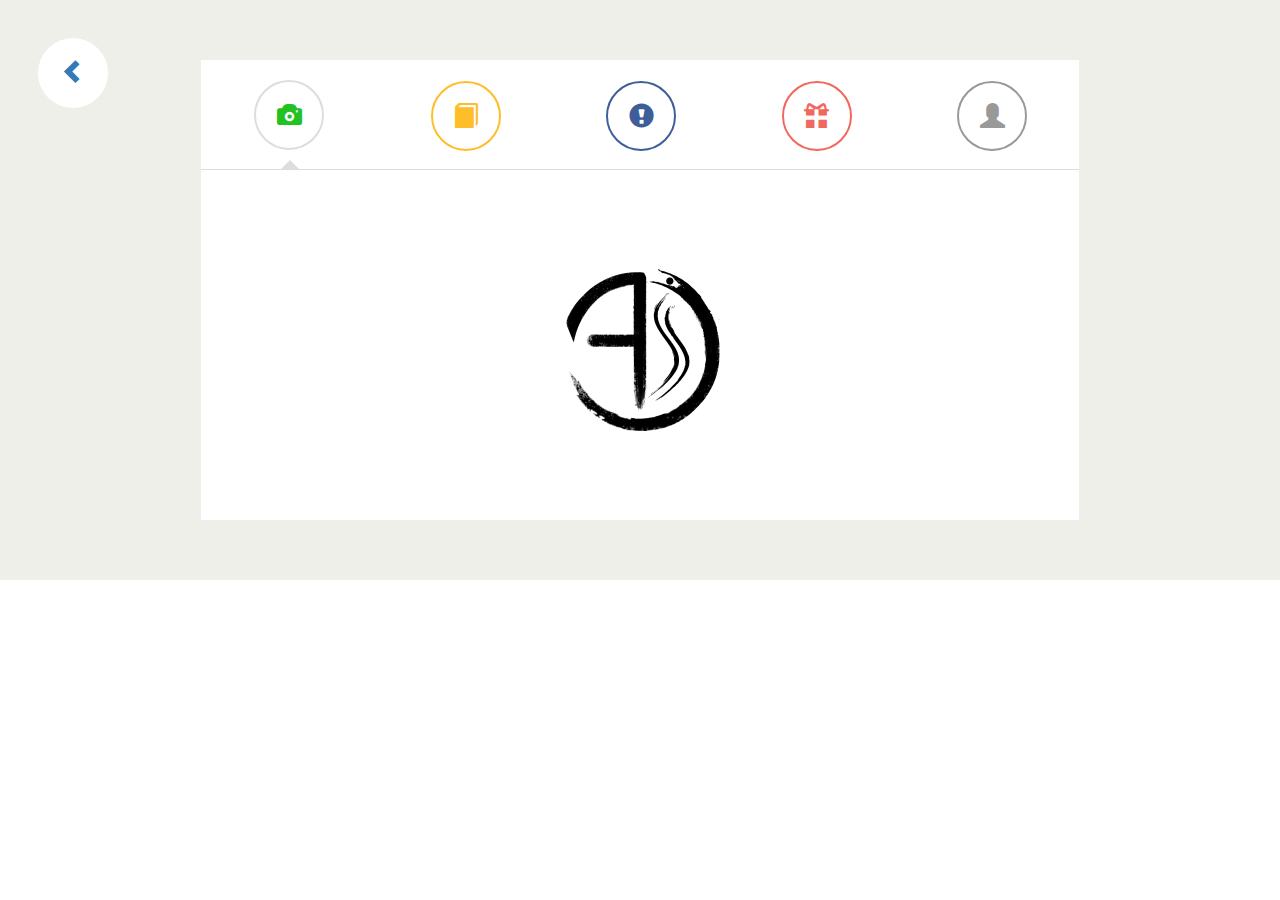
==== Events/index.html @ 8bcbbc8b "Rename info.html to index.html" ====
<!DOCTYPE html>
<html lang="en">
<head>
    <meta charset="utf-8">
    
    <title>Event info</title>
        <meta name="viewport" content="width=device-width, initial-scale=1">
    <link href="http://maxcdn.bootstrapcdn.com/bootstrap/3.3.0/css/bootstrap.min.css" rel="stylesheet">
    <style type="text/css">
        /*@import url(http://fonts.googleapis.com/css?family=Roboto+Condensed:400,700);*/
.body{
    font-family: Satisfy;
}

.board{
    width: 75%;
margin: 60px auto;
/*height: 500px;*/
background: #fff;
/*box-shadow: 10px 10px #ccc,-10px 20px #ddd;*/
}
.board .nav-tabs {
    position: relative;
    
    margin: 40px auto;
    margin-bottom: 0;
    box-sizing: border-box;

}

.board > div.board-inner{
    background: #ffffff;
    background-size: 30%;
}

p.narrow{
    width: 60%;
    margin: 10px auto;
}

/*.liner{
    height: 2px;
    background: #ddd;
    position: absolute;
    width: 80%;
    margin: 0 auto;
    left: 0;
    right: 0;
    top: 50%;
    z-index: 1;
}*/

.nav-tabs > li.active > a, .nav-tabs > li.active > a:hover, .nav-tabs > li.active > a:focus {
    color: #555555;
    cursor: default;
    
    border: 0;
    border-bottom-color: transparent;
}

span.round-tabs{
    width: 70px;
    height: 70px;
    line-height: 70px;
    display: inline-block;
    border-radius: 100px;
    background: white;
    z-index: 2;
    position: absolute;
    left: 0;
    text-align: center;
    font-size: 25px;
}

span.round-tabs.one{
    color: rgb(34, 194, 34);border: 2px solid rgb(34, 194, 34);
}

li.active span.round-tabs.one{
    background: #fff !important;
    border: 2px solid #ddd;
    color: rgb(34, 194, 34);
}

span.round-tabs.two{
    color: #febe29;border: 2px solid #febe29;
}

li.active span.round-tabs.two{
    background: #fff !important;
    border: 2px solid #ddd;
    color: #febe29;
}

span.round-tabs.three{
    color: #3e5e9a;border: 2px solid #3e5e9a;
}

li.active span.round-tabs.three{
    background: #fff !important;
    border: 2px solid #ddd;
    color: #3e5e9a;
}

span.round-tabs.four{
    color: #f1685e;border: 2px solid #f1685e;
}

li.active span.round-tabs.four{
    background: #fff !important;
    border: 2px solid #ddd;
    color: #f1685e;
}

span.round-tabs.five{
    color: #999;border: 2px solid #999;
}

li.active span.round-tabs.five{
    background: #fff !important;
    border: 2px solid #ddd;
    color: #999;
}

.nav-tabs > li.active > a span.round-tabs{
    background: #fafafa;
}
.nav-tabs > li {
    width: 20%;
}
li.active:before {
    content: " ";
    position: absolute;
    left: 45%;
    opacity:0;
    margin: 0 auto;
    bottom: -2px;
    border: 10px solid transparent;
    border-bottom-color: #fff;
    z-index: 1;
    transition:0.2s ease-in-out;
}
.nav-tabs > li:after {
    content: " ";
    position: absolute;
    left: 45%;
   opacity:0;
    margin: 0 auto;
    bottom: 0px;
    border: 5px solid transparent;
    border-bottom-color: #ddd;
    transition:0.1s ease-in-out;
    
}
.nav-tabs > li.active:after {
    content: " ";
    position: absolute;
    left: 45%;
   opacity:1;
    margin: 0 auto;
    bottom: 0px;
    border: 10px solid transparent;
    border-bottom-color: #ddd;
    
}
.nav-tabs > li a{
   width: 70px;
   height: 70px;
   margin: 20px auto;
   border-radius: 100%;
   padding: 0;
}

.nav-tabs > li a:hover{
    background: transparent;
}

.tab-content{
}
.tab-pane{
   position: relative;
padding-top: 50px;
}
.tab-content .head{
    font-family: 'Roboto Condensed', sans-serif;
    font-size: 25px;
    text-transform: uppercase;
    padding-bottom: 10px;
}
.btn-outline-rounded{
    padding: 10px 40px;
    margin: 20px 0;
    border: 2px solid transparent;
    border-radius: 25px;
}

.btn.green{
    background-color:#5cb85c;
    
    color: #ffffff;
}



@media( max-width : 585px ){
    
    .board {
width: 90%;
height:auto !important;
}
    span.round-tabs {
        font-size:16px;
width: 50px;
height: 50px;
line-height: 50px;
    }
    .tab-content .head{
        font-size:20px;
        }
    .nav-tabs > li a {
width: 50px;
height: 50px;
line-height:50px;
}

.nav-tabs > li.active:after {
content: " ";
position: absolute;
left: 35%;
}

.btn-outline-rounded {
    padding:12px 20px;
    }
}

.footer{
    position:fixed;
    background: indigo;
}

    </style>
    <script src="http://code.jquery.com/jquery-1.11.1.min.js"></script>
    <script src="http://maxcdn.bootstrapcdn.com/bootstrap/3.3.0/js/bootstrap.min.js"></script>
</head>
<body>
<section style="background:#efefe9;">
        <div class="container">
            <div class="row">
                <a href="index.html" title="back" style="">
                    <span class="round-tabs" style="margin:3%">
                            <i class="glyphicon glyphicon-chevron-left"></i>
                    </span></a>
                <div class="board">
                    <!-- <h2>Welcome to IGHALO!<sup>™</sup></h2>-->
                    <div class="board-inner">
                    <ul class="nav nav-tabs" id="myTab">
                    
                     <li class="active">
                     <a href="#home" data-toggle="tab" title="photos">
                      <span class="round-tabs one">
                              <i class="glyphicon glyphicon-camera"></i>
                      </span> 
                  </a></li>

                  <li><a href="#profile" data-toggle="tab" title="about">
                     <span class="round-tabs two">
                         <i class="glyphicon glyphicon-book"></i>
                     </span> 
           </a>
                 </li>
                 <li><a href="#messages" data-toggle="tab" title="rules">
                     <span class="round-tabs three">
                          <i class="glyphicon glyphicon-exclamation-sign"></i>
                     </span> </a>
                     </li>

                     <li><a href="#settings" data-toggle="tab" title="rewards">
                         <span class="round-tabs four">
                              <i class="glyphicon glyphicon-gift"></i>
                         </span> 
                     </a></li>

                     <li><a href="#doner" data-toggle="tab" title="Contact">
                         <span class="round-tabs five">
                              <i class="glyphicon glyphicon-user"></i>
                         </span> </a>
                     </li>
                     
                     </ul></div>

                     <div class="tab-content" style="height:350px">
                      <div class="tab-pane fade in active" id="home">

                          <h3 class="head text-center"></h3>
                          <p class="narrow text-center" style="margin-bottom:5%;">
                              <img alt="event" src="a.png" >
                          </p>
                      </div>
                      <div class="tab-pane fade" id="profile">
                          <h3 class="head text-center">About Event</h3>
                          <p class="narrow text-center">
                              Lorem ipsum dolor sit amet, his ea mollis fabellas principes. Quo mazim facilis tincidunt ut, utinam saperet facilisi an vim.
                          </p>
                          
                      </div>
                      <div class="tab-pane fade" id="messages">
                          <h3 class="head text-center">Rules and Instructions</h3>
                          <p class="narrow text-center">
                              Lorem ipsum dolor sit amet, his ea mollis fabellas principes. Quo mazim facilis tincidunt ut, utinam saperet facilisi an vim.
                          </p>
                          
                      </div>
                      <div class="tab-pane fade" id="settings">
                          <h3 class="head text-center">Rewards</h3>
                          <p class="narrow text-center">
                              Lorem ipsum dolor sit amet, his ea mollis fabellas principes. Quo mazim facilis tincidunt ut, utinam saperet facilisi an vim.
                          </p>
                          
                      </div>
                      <div class="tab-pane fade" id="doner">
  <div class="text-center">
    <i class="img-intro icon-checkmark-circle"></i>
</div>
<h3 class="head text-center">Event Co-ordinator</h3>
<p class="narrow text-center">
  Lorem ipsum dolor sit amet, his ea mollis fabellas principes. Quo mazim facilis tincidunt ut, utinam saperet facilisi an vim.
</p>
</div>
<div class="clearfix"></div>
</div>

</div>
</div>
</div>
</section>
                   
<!----<div class="footer" class="col-lg-12  col-md-12 col-sm-12 col-xs-12" style="padding:0;">
        <div class="row">
            <div class="col-md-4">
                <img alt="logo" src="b.jpg">
            </div>
            <div class="col-md-8">
                    Lorem ipsum dolor sit amet, his ea mollis fabellas principes. Quo mazim facilis tincidunt ut, utinam saperet facilisi an vim.
            </div>
        </div>

</div>-->

<script type="text/javascript">
/*$(function(){
$('a[title]').tooltip();
});
*/
</script>
</body
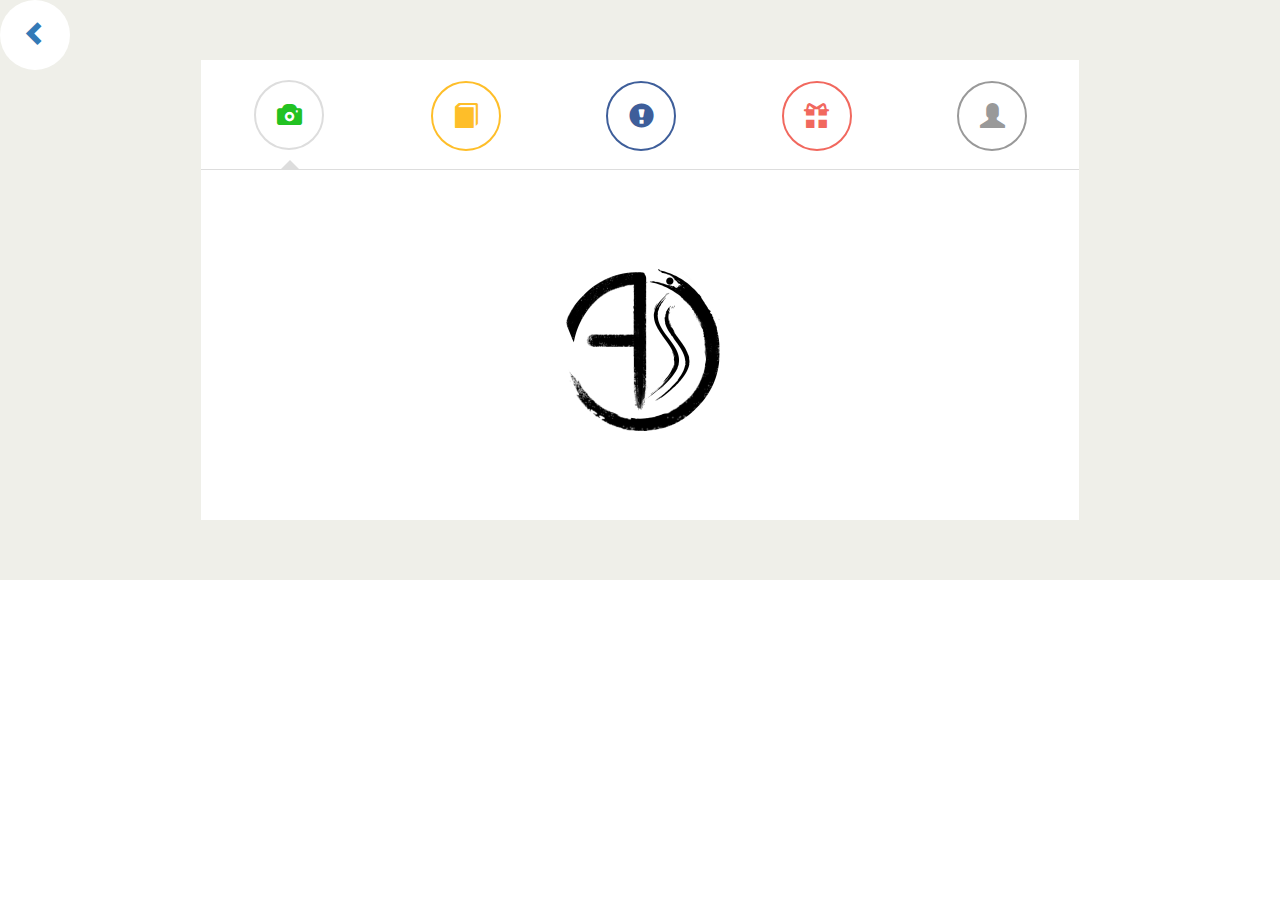
==== commit 14a33dba: "Added event info" ====
--- a/Events/index.html
+++ b/Events/index.html
@@ -4,8 +4,10 @@
     <meta charset="utf-8">
     
     <title>Event info</title>
-        <meta name="viewport" content="width=device-width, initial-scale=1">
+    <meta name="viewport" content="width=device-width, initial-scale=1">
+    <link rel="shortcut icon" href="ojass_black_nb.png">
     <link href="http://maxcdn.bootstrapcdn.com/bootstrap/3.3.0/css/bootstrap.min.css" rel="stylesheet">
+    <link href="https://fonts.googleapis.com/css?family=Satisfy" rel="stylesheet">
     <style type="text/css">
         /*@import url(http://fonts.googleapis.com/css?family=Roboto+Condensed:400,700);*/
 .body{
@@ -248,7 +250,7 @@
         <div class="container">
             <div class="row">
                 <a href="index.html" title="back" style="">
-                    <span class="round-tabs" style="margin:3%">
+                    <span class="round-tabs" style="">
                             <i class="glyphicon glyphicon-chevron-left"></i>
                     </span></a>
                 <div class="board">
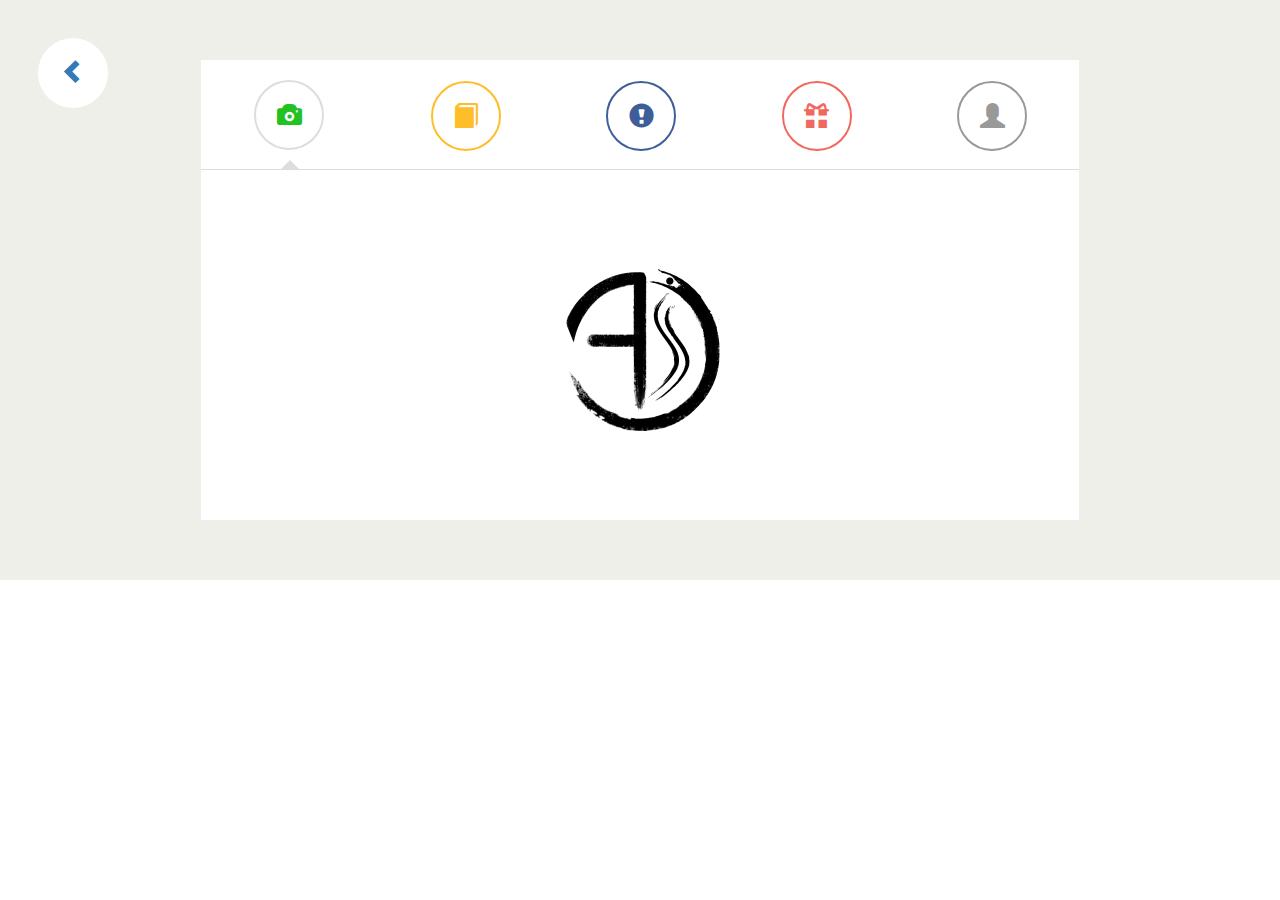
==== commit feb545ce: "Merge remote-tracking branch 'upstream/master'" ====
--- a/Events/index.html
+++ b/Events/index.html
@@ -4,10 +4,8 @@
     <meta charset="utf-8">
     
     <title>Event info</title>
-    <meta name="viewport" content="width=device-width, initial-scale=1">
-    <link rel="shortcut icon" href="ojass_black_nb.png">
+        <meta name="viewport" content="width=device-width, initial-scale=1">
     <link href="http://maxcdn.bootstrapcdn.com/bootstrap/3.3.0/css/bootstrap.min.css" rel="stylesheet">
-    <link href="https://fonts.googleapis.com/css?family=Satisfy" rel="stylesheet">
     <style type="text/css">
         /*@import url(http://fonts.googleapis.com/css?family=Roboto+Condensed:400,700);*/
 .body{
@@ -250,7 +248,7 @@
         <div class="container">
             <div class="row">
                 <a href="index.html" title="back" style="">
-                    <span class="round-tabs" style="">
+                    <span class="round-tabs" style="margin:3%">
                             <i class="glyphicon glyphicon-chevron-left"></i>
                     </span></a>
                 <div class="board">
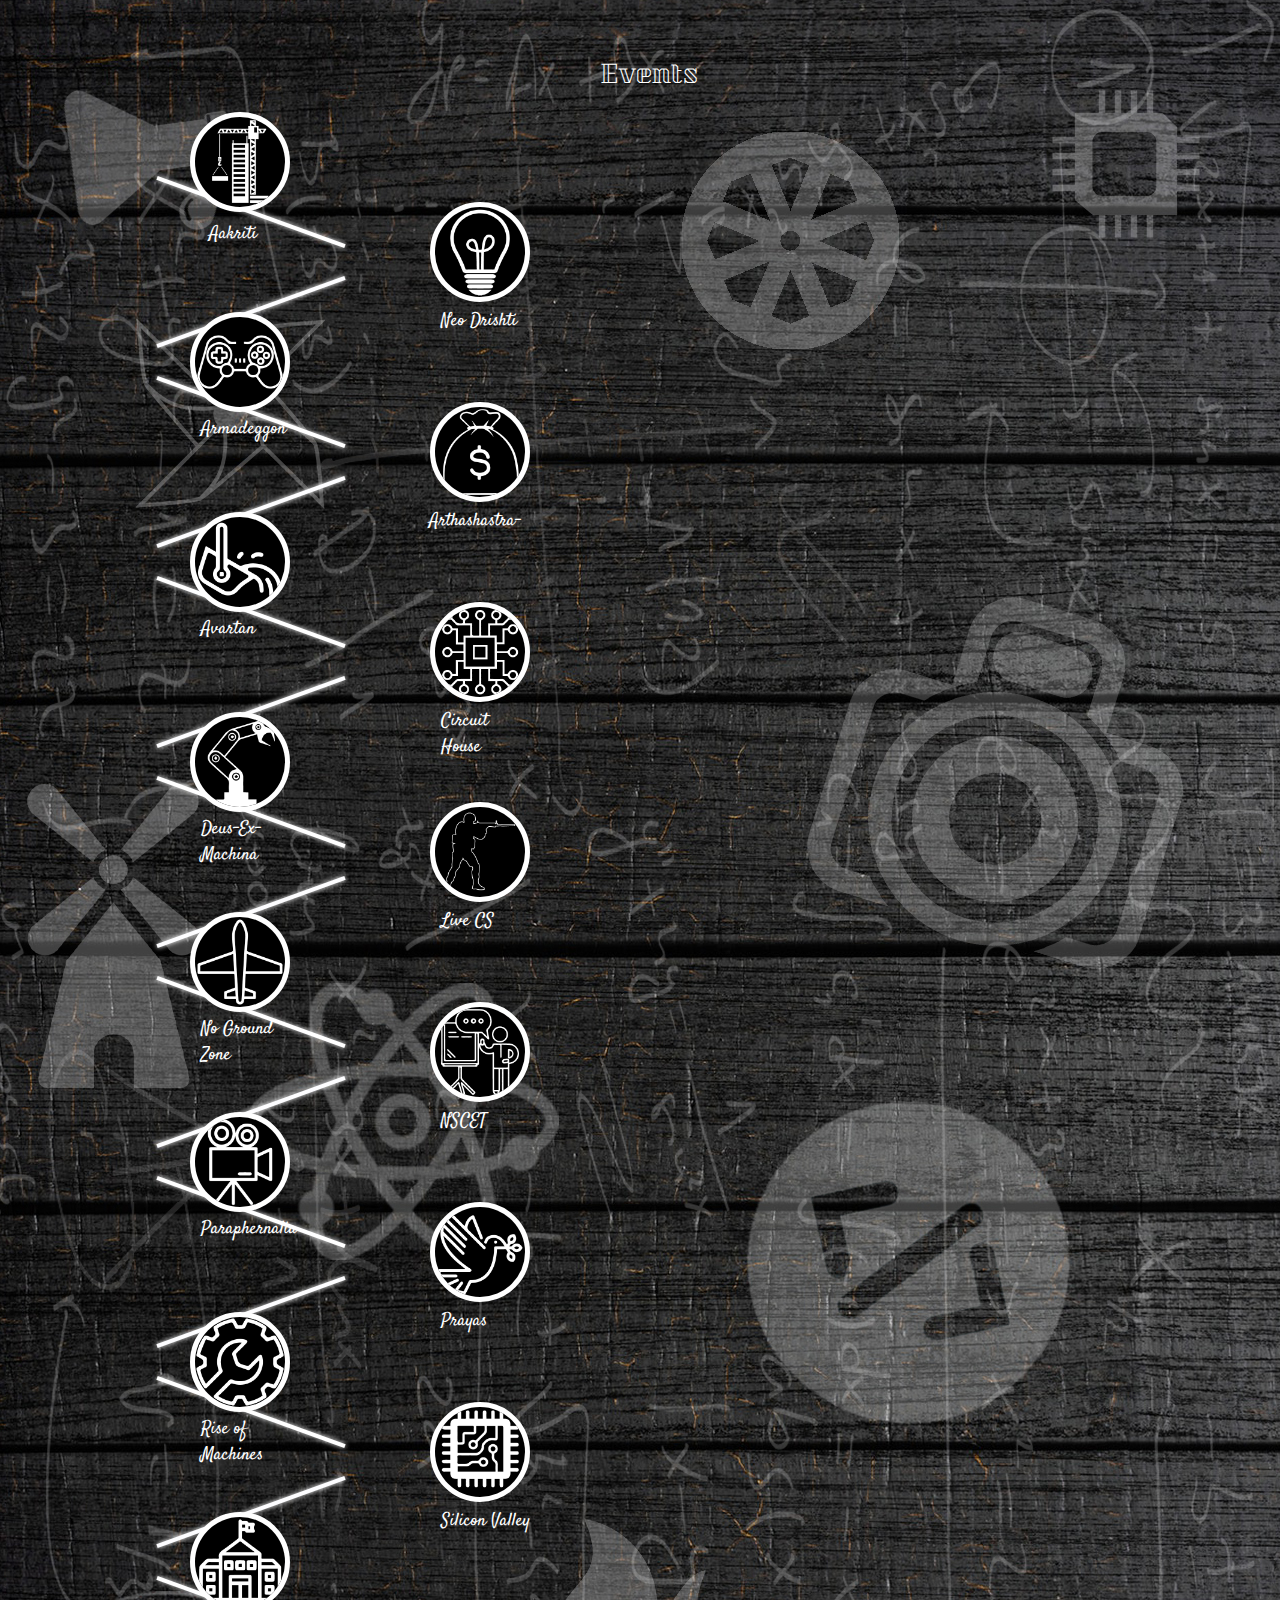
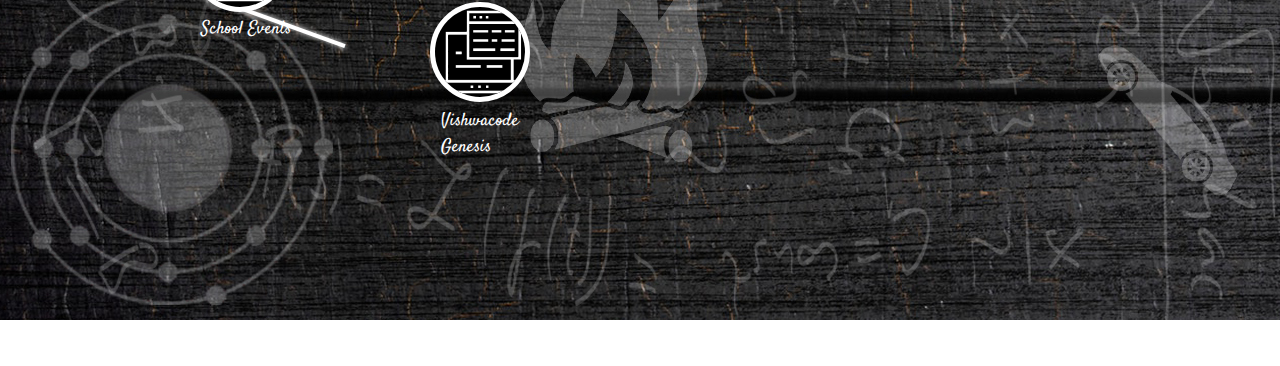
==== commit dbaa6d4d: "Modified" ====
--- a/Events/index.html
+++ b/Events/index.html
@@ -2,355 +2,270 @@
 <html lang="en">
 <head>
     <meta charset="utf-8">
+    <!-- This file has been downloaded from Bootsnipp.com. Enjoy! -->
+    <title>Zigzag Timeline Layout - Bootsnipp.com</title>
+    <link rel="shortcut icon" href="ojass_black_nb.png">
+    <meta name="viewport" content="width=device-width, initial-scale=1">
+    <link href="http://maxcdn.bootstrapcdn.com/bootstrap/3.3.0/css/bootstrap.min.css" rel="stylesheet">
+    <link href="https://fonts.googleapis.com/css?family=Kumar+One+Outline" rel="stylesheet">
+    <link href="https://fonts.googleapis.com/css?family=Kumar+One+Outline|Satisfy" rel="stylesheet">
+    <style type="text/css">
+        .timeline {
+    position: relative;
+    padding:0 0 0 0;
+    margin-top:22px;
+    list-style: none;
+}
+body {
+  background-image: url("bg_4.jpg");
+  background-repeat: no-repeat, repeat;
+  
+}
+.timeline>li:nth-child(even) {
+    position: relative;
+    margin-bottom: -180px;
+    height: 150px;
+    right:-160px;
+    top:-140px
+
+}
+
+.timeline>li:nth-child(odd) {
+    position: relative;
+    margin-bottom: 50px;
+    height: 180px;
+    left:-80px;
     
-    <title>Event info</title>
-        <meta name="viewport" content="width=device-width, initial-scale=1">
-    <link href="http://maxcdn.bootstrapcdn.com/bootstrap/3.3.0/css/bootstrap.min.css" rel="stylesheet">
-    <style type="text/css">
-        /*@import url(http://fonts.googleapis.com/css?family=Roboto+Condensed:400,700);*/
-.body{
-    font-family: Satisfy;
-}
-
-.board{
-    width: 75%;
-margin: 60px auto;
-/*height: 500px;*/
-background: #fff;
-/*box-shadow: 10px 10px #ccc,-10px 20px #ddd;*/
-}
-.board .nav-tabs {
-    position: relative;
+}
+
+.timeline>li:before,
+.timeline>li:after {
+    content: " ";
+    display: table;
+}
+
+.timeline>li:after {
+    clear: both;
+    min-height: 170px;
+}
+
+
+
+.timeline>li .timeline-image {
+    z-index: 100;
+    position: absolute;
+    left: 15%;
+    border: 5px solid white;
+    border-radius: 100%;
+    background-color: #ffffff;
     
-    margin: 40px auto;
+    width: 100px;
+    height: 100px;
+    margin-left: 20px;
+}
+
+.timeline>li .timeline-image h4 {
+    margin-top: 12px;
+    font-size: 10px;
+    line-height: 14px;
+}
+
+
+.timeline>li:last-child {
     margin-bottom: 0;
-    box-sizing: border-box;
-
-}
-
-.board > div.board-inner{
-    background: #ffffff;
-    background-size: 30%;
-}
-
-p.narrow{
-    width: 60%;
-    margin: 10px auto;
-}
-
-/*.liner{
-    height: 2px;
-    background: #ddd;
+}
+
+.timeline .timeline-body>p,
+.timeline .timeline-body>ul {
+    margin-bottom: 0;
+    color:#808080;
+}
+/*Style for even div.line*/
+.timeline>li:nth-child(odd) .line:before {
+    content: "";
     position: absolute;
-    width: 80%;
-    margin: 0 auto;
-    left: 0;
-    right: 0;
-    top: 50%;
-    z-index: 1;
-}*/
-
-.nav-tabs > li.active > a, .nav-tabs > li.active > a:hover, .nav-tabs > li.active > a:focus {
-    color: #555555;
-    cursor: default;
-    
-    border: 0;
-    border-bottom-color: transparent;
-}
-
-span.round-tabs{
-    width: 70px;
-    height: 70px;
-    line-height: 70px;
-    display: inline-block;
-    border-radius: 100px;
-    background: white;
-    z-index: 2;
+    top: 0px;
+    bottom: 0;
+    left: 250px;
+    width: 4px;
+    height:200px;
+    background-color: #ffffff;
+    transform: rotate(-70deg);
+    box-shadow: 0 0 5px #f1f1f1;
+}
+/*Style for odd div.line*/
+.timeline>li:nth-child(even) .line:before  {
+    content: "";
     position: absolute;
-    left: 0;
-    text-align: center;
-    font-size: 25px;
-}
-
-span.round-tabs.one{
-    color: rgb(34, 194, 34);border: 2px solid rgb(34, 194, 34);
-}
-
-li.active span.round-tabs.one{
-    background: #fff !important;
-    border: 2px solid #ddd;
-    color: rgb(34, 194, 34);
-}
-
-span.round-tabs.two{
-    color: #febe29;border: 2px solid #febe29;
-}
-
-li.active span.round-tabs.two{
-    background: #fff !important;
-    border: 2px solid #ddd;
-    color: #febe29;
-}
-
-span.round-tabs.three{
-    color: #3e5e9a;border: 2px solid #3e5e9a;
-}
-
-li.active span.round-tabs.three{
-    background: #fff !important;
-    border: 2px solid #ddd;
-    color: #3e5e9a;
-}
-
-span.round-tabs.four{
-    color: #f1685e;border: 2px solid #f1685e;
-}
-
-li.active span.round-tabs.four{
-    background: #fff !important;
-    border: 2px solid #ddd;
-    color: #f1685e;
-}
-
-span.round-tabs.five{
-    color: #999;border: 2px solid #999;
-}
-
-li.active span.round-tabs.five{
-    background: #fff !important;
-    border: 2px solid #ddd;
-    color: #999;
-}
-
-.nav-tabs > li.active > a span.round-tabs{
-    background: #fafafa;
-}
-.nav-tabs > li {
-    width: 20%;
-}
-li.active:before {
-    content: " ";
-    position: absolute;
-    left: 45%;
-    opacity:0;
-    margin: 0 auto;
-    bottom: -2px;
-    border: 10px solid transparent;
-    border-bottom-color: #fff;
-    z-index: 1;
-    transition:0.2s ease-in-out;
-}
-.nav-tabs > li:after {
-    content: " ";
-    position: absolute;
-    left: 45%;
-   opacity:0;
-    margin: 0 auto;
-    bottom: 0px;
-    border: 5px solid transparent;
-    border-bottom-color: #ddd;
-    transition:0.1s ease-in-out;
-    
-}
-.nav-tabs > li.active:after {
-    content: " ";
-    position: absolute;
-    left: 45%;
-   opacity:1;
-    margin: 0 auto;
-    bottom: 0px;
-    border: 10px solid transparent;
-    border-bottom-color: #ddd;
-    
-}
-.nav-tabs > li a{
-   width: 70px;
-   height: 70px;
-   margin: 20px auto;
-   border-radius: 100%;
-   padding: 0;
-}
-
-.nav-tabs > li a:hover{
-    background: transparent;
-}
-
-.tab-content{
-}
-.tab-pane{
-   position: relative;
-padding-top: 50px;
-}
-.tab-content .head{
-    font-family: 'Roboto Condensed', sans-serif;
-    font-size: 25px;
-    text-transform: uppercase;
-    padding-bottom: 10px;
-}
-.btn-outline-rounded{
-    padding: 10px 40px;
-    margin: 20px 0;
-    border: 2px solid transparent;
-    border-radius: 25px;
-}
-
-.btn.green{
-    background-color:#5cb85c;
-    
-    color: #ffffff;
-}
-
-
-
-@media( max-width : 585px ){
-    
-    .board {
-width: 90%;
-height:auto !important;
-}
-    span.round-tabs {
-        font-size:16px;
-width: 50px;
-height: 50px;
-line-height: 50px;
-    }
-    .tab-content .head{
-        font-size:20px;
-        }
-    .nav-tabs > li a {
-width: 50px;
-height: 50px;
-line-height:50px;
-}
-
-.nav-tabs > li.active:after {
-content: " ";
-position: absolute;
-left: 35%;
-}
-
-.btn-outline-rounded {
-    padding:12px 20px;
-    }
-}
-
-.footer{
-    position:fixed;
-    background: indigo;
-}
+    top: 10px;
+    bottom: 0;
+    left: 10px;
+    width: 4px;
+    height:200px;
+    background-color: #fdfdff;
+    transform: rotate(70deg);
+    box-shadow: 0 0 5px #ffffff;
+}
+.timeline>li:nth-child(odd) .text{
+  color:white;
+  font-family: 'Satisfy', cursive;
+  font-size:18px;
+  position:relative;
+  left:6px;
+  top:10px;
+}
+.timeline>li:nth-child(even) .text{
+  color:white;
+  font-family: 'Satisfy', cursive;
+  font-size:18px;
+  position:relative;
+  left:6px;
+  top:12px;
+}
+.img-circle{
+  background:black;
+}
+
 
     </style>
     <script src="http://code.jquery.com/jquery-1.11.1.min.js"></script>
     <script src="http://maxcdn.bootstrapcdn.com/bootstrap/3.3.0/js/bootstrap.min.js"></script>
 </head>
-<body>
-<section style="background:#efefe9;">
-        <div class="container">
-            <div class="row">
-                <a href="index.html" title="back" style="">
-                    <span class="round-tabs" style="margin:3%">
-                            <i class="glyphicon glyphicon-chevron-left"></i>
-                    </span></a>
-                <div class="board">
-                    <!-- <h2>Welcome to IGHALO!<sup>™</sup></h2>-->
-                    <div class="board-inner">
-                    <ul class="nav nav-tabs" id="myTab">
+<body style="background-image: black">
+<div class="container"  style="margin:5%;padding:0;">
+  <div class="row" style="margin:0;">
+    <div class="col-lg-12" style="margin:0;">
+      <h3 class="text-center" style="color:white;margin:0;font-family: 'Kumar One Outline', cursive;">Events</h3>
+     
+      <ul class="timeline">
+        <li><a href="">
+          <div class="timeline-image">
+            <img class="img-circle img-responsive" src="icons/akriti-01.png" alt=""><br>
+            <span class="text" style="position:relative;top:-5px;left:14px">Aakriti</span>
+          </div>
+        </a>
+          <div class="line"></div>
+        </li>
+        <li class="timeline-inverted">
+            
+          <div class="timeline-image">              
+            <img class="img-circle img-responsive" src="icons/neo drishti-01.png" alt="">
+            <span class="text">Neo Drishti</span>
+          </div>
+          
+          <div class="line"></div>
+        </li>
+        <li>
+          
+          <div class="timeline-image">
+            <img class="img-circle img-responsive" src="icons/armageddon-01.png" alt="">
+            <span class="text">Armadeggon</span>
+          </div>
+          <div class="line"></div>
+        </li>
+        <li class="timeline-inverted">
+          <div class="timeline-image">
+            <img class="img-circle img-responsive" src="icons/arthashastra-01.png" alt="">
+            <span class="text" style="position:relative;left:-6px">Arthashastra-</span>
+          </div>
+          
+          <div class="line"></div>
+        </li>
+        <li>
+          <div class="timeline-image">
+            <img class="img-circle img-responsive" src="icons/avartan-01-01.png" alt="">
+            <span class="text">Avartan</span>
+          </div>
+          <div class="line"></div>
+        </li>
+        <li class="timeline-inverted">
+            <div class="timeline-image">
+              <img class="img-circle img-responsive" src="icons/Circuit House-01.png" alt="">
+              <span class="text">Circuit House</span>
+            </div>
+            
+            <div class="line"></div>
+          </li>
+          <li>
+            <div class="timeline-image">
+              <img class="img-circle img-responsive" src="icons/deus-x-machina-01.png" alt="">
+              <span class="text">Deus-Ex-Machina</span>
+            </div>
+            <div class="line"></div>
+          </li>
+          <li class="timeline-inverted">
+              <div class="timeline-image">
+                <img class="img-circle img-responsive" src="icons/live CS-01.png" alt="">
+                <span class="text">Live CS</span>
+              </div>
+              
+              <div class="line"></div>
+            </li>
+            <li>
+              <div class="timeline-image">
+                <img class="img-circle img-responsive" src="icons/No Ground Zone-01.png" alt="">
+                <span class="text">No Ground Zone</span>
+              </div>
+              <div class="line"></div>
+            </li>
+            <li class="timeline-inverted">
+                <div class="timeline-image">
+                  <img class="img-circle img-responsive" src="icons/NSCET-01.png" alt="">
+                  <span class="text">NSCET</span>
+                </div>
+                
+                <div class="line"></div>
+              </li>
+              <li>
+                <div class="timeline-image">
+                  <img class="img-circle img-responsive" src="icons/paraphernalia-01.png" alt="">
+                  <span class="text">Paraphernalia</span>
+                </div>
+                <div class="line"></div>
+              </li>
+              <li class="timeline-inverted">
+                  <div class="timeline-image">
+                    <img class="img-circle img-responsive" src="icons/prayas-01.png" alt="">
+                    <span class="text">Prayas</span>
+                  </div>
+                  
+                  <div class="line"></div>
+                </li>
+                <li>
+                  <div class="timeline-image">
+                    <img class="img-circle img-responsive" src="icons/rise of machines-01.png" alt="">
+                    <span class="text">Rise of Machines</span>
+                  </div>
+                  <div class="line"></div>
+                </li>
+                <li class="timeline-inverted">
+                    <div class="timeline-image">
+                      <img class="img-circle img-responsive" src="icons/silicon valley-01.png" alt="">
+                      <span class="text">Silicon Valley</span>
+                    </div>
                     
-                     <li class="active">
-                     <a href="#home" data-toggle="tab" title="photos">
-                      <span class="round-tabs one">
-                              <i class="glyphicon glyphicon-camera"></i>
-                      </span> 
-                  </a></li>
-
-                  <li><a href="#profile" data-toggle="tab" title="about">
-                     <span class="round-tabs two">
-                         <i class="glyphicon glyphicon-book"></i>
-                     </span> 
-           </a>
-                 </li>
-                 <li><a href="#messages" data-toggle="tab" title="rules">
-                     <span class="round-tabs three">
-                          <i class="glyphicon glyphicon-exclamation-sign"></i>
-                     </span> </a>
-                     </li>
-
-                     <li><a href="#settings" data-toggle="tab" title="rewards">
-                         <span class="round-tabs four">
-                              <i class="glyphicon glyphicon-gift"></i>
-                         </span> 
-                     </a></li>
-
-                     <li><a href="#doner" data-toggle="tab" title="Contact">
-                         <span class="round-tabs five">
-                              <i class="glyphicon glyphicon-user"></i>
-                         </span> </a>
-                     </li>
-                     
-                     </ul></div>
-
-                     <div class="tab-content" style="height:350px">
-                      <div class="tab-pane fade in active" id="home">
-
-                          <h3 class="head text-center"></h3>
-                          <p class="narrow text-center" style="margin-bottom:5%;">
-                              <img alt="event" src="a.png" >
-                          </p>
+                    <div class="line"></div>
+                  </li>
+                  <li>
+                    <div class="timeline-image">
+                      <img class="img-circle img-responsive" src="icons/SCHOOL EVENTS-01.png" alt="">
+                      <span class="text">School Events</span>
+                    </div>
+                    <div class="line"></div>
+                  </li>
+                  <li class="timeline-inverted">
+                      <div class="timeline-image">
+                        <img class="img-circle img-responsive" src="icons/vishwacode genesis-01.png" alt="">
+                        <span class="text">Vishwacode Genesis</span>
                       </div>
-                      <div class="tab-pane fade" id="profile">
-                          <h3 class="head text-center">About Event</h3>
-                          <p class="narrow text-center">
-                              Lorem ipsum dolor sit amet, his ea mollis fabellas principes. Quo mazim facilis tincidunt ut, utinam saperet facilisi an vim.
-                          </p>
-                          
-                      </div>
-                      <div class="tab-pane fade" id="messages">
-                          <h3 class="head text-center">Rules and Instructions</h3>
-                          <p class="narrow text-center">
-                              Lorem ipsum dolor sit amet, his ea mollis fabellas principes. Quo mazim facilis tincidunt ut, utinam saperet facilisi an vim.
-                          </p>
-                          
-                      </div>
-                      <div class="tab-pane fade" id="settings">
-                          <h3 class="head text-center">Rewards</h3>
-                          <p class="narrow text-center">
-                              Lorem ipsum dolor sit amet, his ea mollis fabellas principes. Quo mazim facilis tincidunt ut, utinam saperet facilisi an vim.
-                          </p>
-                          
-                      </div>
-                      <div class="tab-pane fade" id="doner">
-  <div class="text-center">
-    <i class="img-intro icon-checkmark-circle"></i>
+                    </li>
+                    
+      </ul>
+    </div>
+  </div>
 </div>
-<h3 class="head text-center">Event Co-ordinator</h3>
-<p class="narrow text-center">
-  Lorem ipsum dolor sit amet, his ea mollis fabellas principes. Quo mazim facilis tincidunt ut, utinam saperet facilisi an vim.
-</p>
-</div>
-<div class="clearfix"></div>
-</div>
-
-</div>
-</div>
-</div>
-</section>
-                   
-<!----<div class="footer" class="col-lg-12  col-md-12 col-sm-12 col-xs-12" style="padding:0;">
-        <div class="row">
-            <div class="col-md-4">
-                <img alt="logo" src="b.jpg">
-            </div>
-            <div class="col-md-8">
-                    Lorem ipsum dolor sit amet, his ea mollis fabellas principes. Quo mazim facilis tincidunt ut, utinam saperet facilisi an vim.
-            </div>
-        </div>
-
-</div>-->
-
 <script type="text/javascript">
-/*$(function(){
-$('a[title]').tooltip();
-});
-*/
+
 </script>
-</body
+</body>
+</html>
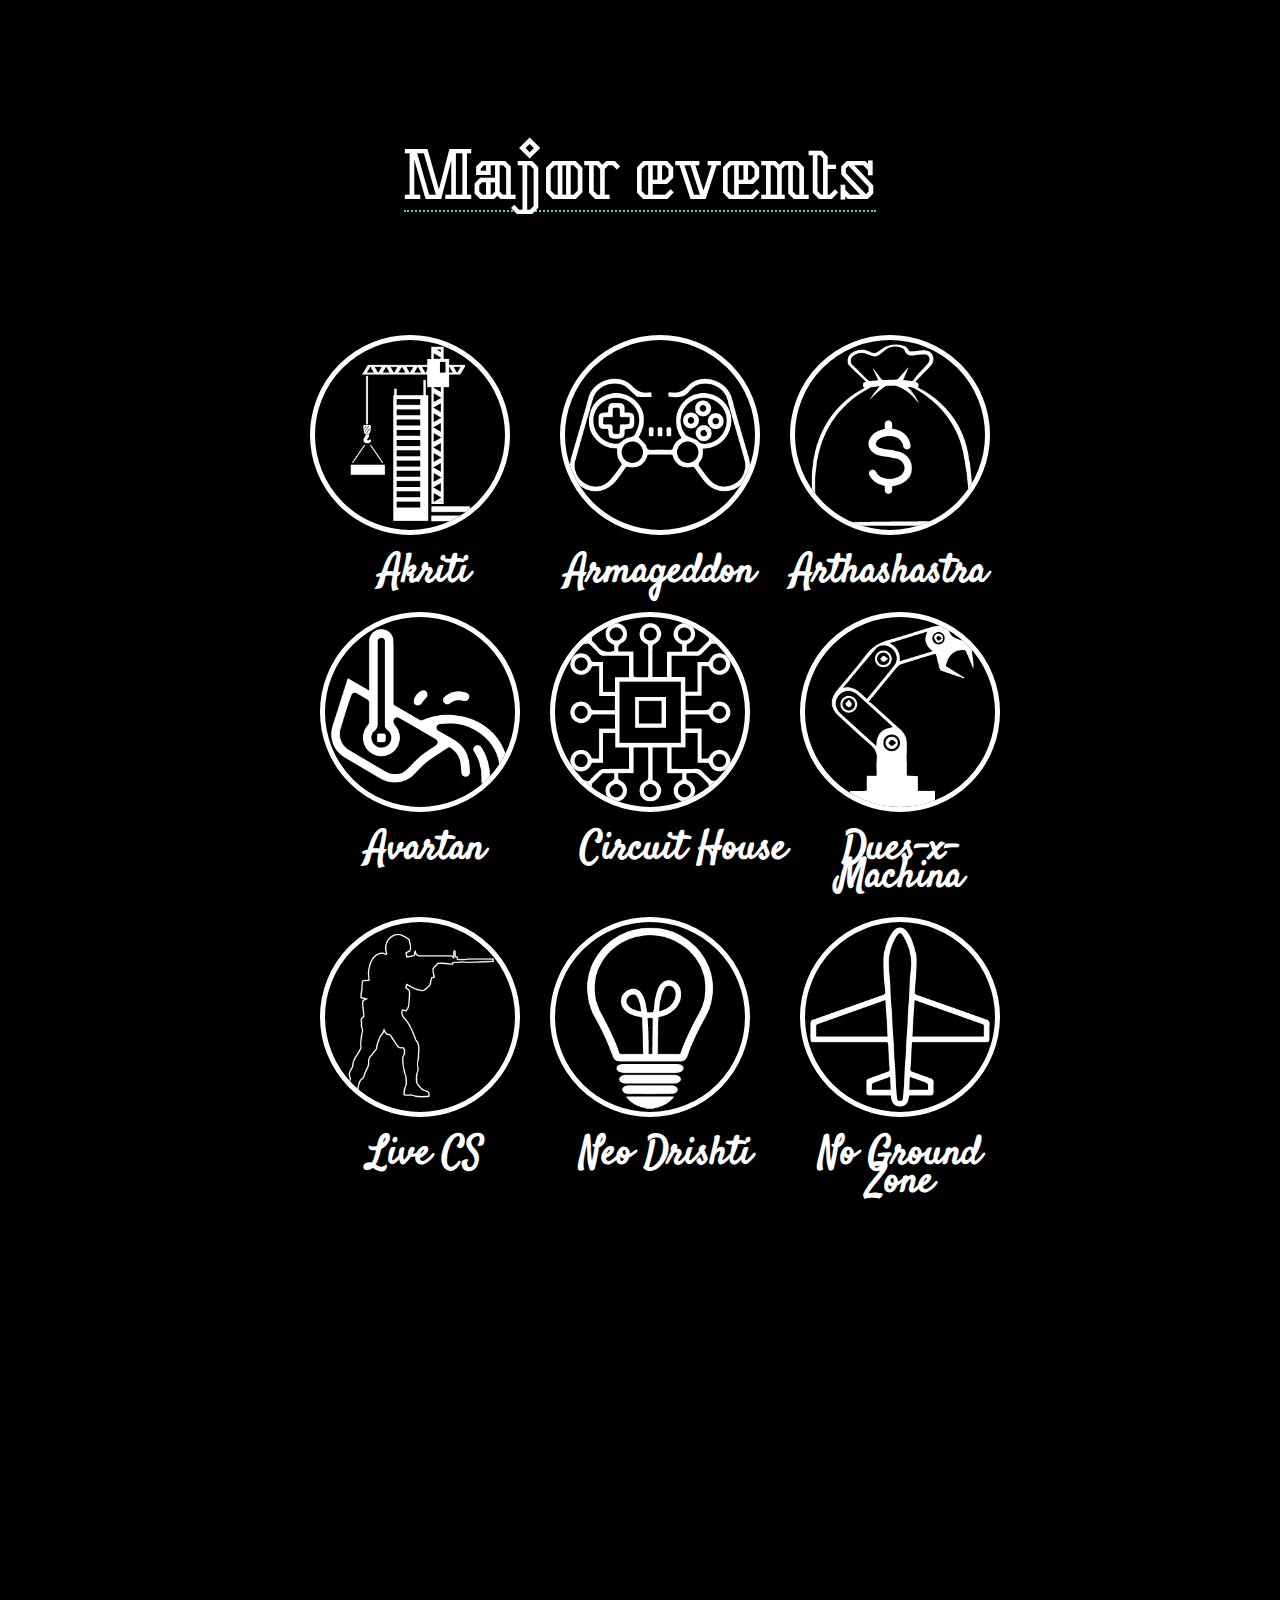
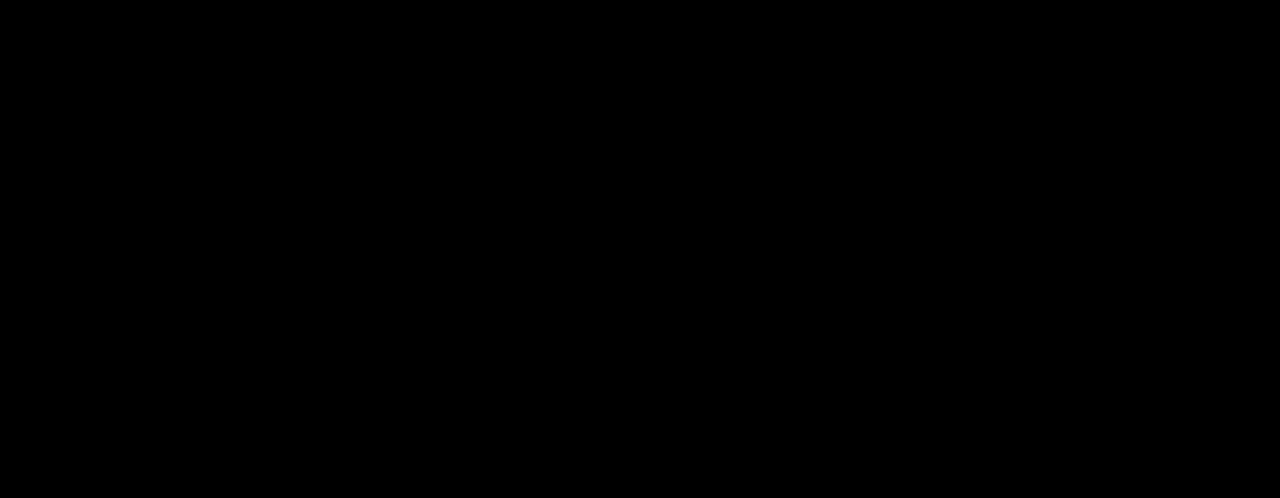
==== commit dac67a67: "Events modified" ====
--- a/Events/index.html
+++ b/Events/index.html
@@ -1,271 +1,145 @@
 <!DOCTYPE html>
-<html lang="en">
+<html>
+
+<meta http-equiv="content-type" content="text/html;charset=utf-8" />
 <head>
+    <title>Events</title>
     <meta charset="utf-8">
-    <!-- This file has been downloaded from Bootsnipp.com. Enjoy! -->
-    <title>Zigzag Timeline Layout - Bootsnipp.com</title>
+    <meta name="viewport" content="user-scalable=no" />
     <link rel="shortcut icon" href="ojass_black_nb.png">
-    <meta name="viewport" content="width=device-width, initial-scale=1">
-    <link href="http://maxcdn.bootstrapcdn.com/bootstrap/3.3.0/css/bootstrap.min.css" rel="stylesheet">
+    <link rel="stylesheet" href="typopro-web/web/TypoPRO-ComicNeue/TypoPRO-ComicNeue.css">
+    <link rel="stylesheet" href="css/style.css">
+    <link rel="stylesheet" href="css/libs/animate.css">
+    <link rel="canonical" href="index.html">
     <link href="https://fonts.googleapis.com/css?family=Kumar+One+Outline" rel="stylesheet">
     <link href="https://fonts.googleapis.com/css?family=Kumar+One+Outline|Satisfy" rel="stylesheet">
-    <style type="text/css">
-        .timeline {
-    position: relative;
-    padding:0 0 0 0;
-    margin-top:22px;
-    list-style: none;
-}
-body {
-  background-image: url("bg_4.jpg");
-  background-repeat: no-repeat, repeat;
-  
-}
-.timeline>li:nth-child(even) {
-    position: relative;
-    margin-bottom: -180px;
-    height: 150px;
-    right:-160px;
-    top:-140px
+  </head>
+  <style>
+  img{
+    border-radius: 50%;
+    border:5px solid white;
 
-}
+  }
+  h3{
+    font-family: 'Satisfy', cursive;font-size:40px;
+    color:white;
+  }
+  </style>
+  <body style="background-color:black;">
+        <div class="container" >
+          <div class="row">
+            <div class="span12 center">
 
-.timeline>li:nth-child(odd) {
-    position: relative;
-    margin-bottom: 50px;
-    height: 180px;
-    left:-80px;
-    
-}
 
-.timeline>li:before,
-.timeline>li:after {
-    content: " ";
-    display: table;
-}
+              <div class="spiel" data-wow-duration="0.5s" class="wow bounceInDown">
+             <h2 style="font-size:60px;font-family: 'Kumar One Outline', cursive;color:white"> Major events</h2>
+              </div>
+            </div>
+          </div>
+        </div>
+      </div>
+      <div class="container-white" style="background-color:black;">
+        <div class="container circles">
 
-.timeline>li:after {
-    clear: both;
-    min-height: 170px;
-}
+          <div class="row">
+            <div data-wow-delay="0.5s" class="span3 wow rollIn">
+              <img src="icons/akriti-01.png" height="200"  style="background-color:black;">
+              <h3 style="left:70px;position:relative">Akriti </h3>
+            </div>
+            <div data-wow-delay="0.5s" class="span3 wow bounceInDown center">
+              <img src="icons/armageddon-01.png" height="200"  style="background-color:black;">
+              <h3 style="left:3px;">Armageddon </h3>
+            </div>
+            <div data-wow-delay="0.5s" class="span3 wow lightSpeedIn">
+              <img src="icons/arthashastra-01.png" height="200"  style="background-color:black;">
+              <h3 style="left:2px;position:relative;">Arthashastra</h3>
+            </div>
+          </div>
+
+          <div class="row">
+            <div class="span3 wow rollIn center">
+              <img src="icons/avartan-01-01.png" height="200"  style="background-color:black;">
+              <h3 style="left:5px;position:relative">Avartan</h3>
+            </div>
+            <div data-wow-iteration="5" data-wow-duration="0.15s" class="span3 wow pulse">
+              <img src="icons/Circuit House-01.png" height="200" style="background-color:black;">
+              <h3 style="left:30px;position:relative;">Circuit  House </h3>
+            </div>
+            <div class="span3 wow bounceInRight center">
+              <img src="icons/deus-x-machina-01.png" height="200"  style="background-color:black;">
+              <h3 style="left:5px;">Dues-x-<br>Machina</h3>
+            </div>
+          </div>
+
+          <div class="row">
+            <div class="span3 wow rollIn center">
+              <img src="icons/live CS-01.png" height="200"  style="background-color:black;">
+              <h3 style="left:5px;position:relative">Live CS</h3>
+            </div>
+            <div data-wow-iteration="5" data-wow-duration="0.15s" class="span3 wow pulse">
+              <img src="icons/neo drishti-01.png" height="200"  style="background-color:black;">
+              <h3 style="left:30px;position:relative;">Neo Drishti</h3>
+            </div>
+            <div class="span3 wow bounceInRight center">
+             <img src="icons/No Ground Zone-01.png" height="200"  style="background-color:black;">
+             <h3 style="left:5px;">No Ground Zone</h3>
+            </div>
+          </div>
 
 
 
-.timeline>li .timeline-image {
-    z-index: 100;
-    position: absolute;
-    left: 15%;
-    border: 5px solid white;
-    border-radius: 100%;
-    background-color: #ffffff;
-    
-    width: 100px;
-    height: 100px;
-    margin-left: 20px;
-}
+          <div class="row">
+            <div class="span3 wow rollIn center">
+             <img src="icons/NSCET-01.png" height="200"  style="background-color:black;">
+             <h3 style="left:1px;position:relative">NSCET</h3>
+            </div>
+            <div data-wow-iteration="5" data-wow-duration="0.15s" class="span3 wow pulse">
+              <img src="icons/paraphernalia-01.png" height="200"  style="background-color:black;">
+              <h3 style="left:20px;position:relative;">Paraphernalia</h3>
+            </div>
+            <div class="span3 wow bounceInRight center">
+             <img src="icons/prayas-01.png" height="200"  style="background-color:black;">
+             <h3 style="left:5px;">Prayas</h3>
+            </div>
+          </div>
 
-.timeline>li .timeline-image h4 {
-    margin-top: 12px;
-    font-size: 10px;
-    line-height: 14px;
-}
+          <div class="row">
+             <div class="span3 wow bounceInLeft">
+               <img src="icons/rise of machines-01.png" height="200"  style="background-color:black;">
+               <h3 style="left:45px;position:relative">Rise of<br> Machines</h3>
+            </div>
+            <div class="span3 wow flipInX center">
+              <img src="icons/SCHOOL EVENTS-01.png" height="200"  style="background-color:black;">
+              <h3 style="left:8px;position:relative;">School<br> Events</h3>
+            </div>
+           <div class="span3 wow bounceInRight">
+               <img src="icons/silicon valley-01.png" height="200"  style="background-color:black;">
+               <h3 style="left:10px;position:relative;">Silicon Valley</h3>
+            </div>
+          </div>
+
+          <div class="row">
+
+          <div class="span3 wow bounceInRight">
+              <img src="icons/vishwacode genesis-01.png" height="200"  style="background-color:black;">
+              <h3 style="left:40px;position:relative">Vishwacode Genesis</h3>
+           </div>
+
+          </div>
 
 
-.timeline>li:last-child {
-    margin-bottom: 0;
-}
 
-.timeline .timeline-body>p,
-.timeline .timeline-body>ul {
-    margin-bottom: 0;
-    color:#808080;
-}
-/*Style for even div.line*/
-.timeline>li:nth-child(odd) .line:before {
-    content: "";
-    position: absolute;
-    top: 0px;
-    bottom: 0;
-    left: 250px;
-    width: 4px;
-    height:200px;
-    background-color: #ffffff;
-    transform: rotate(-70deg);
-    box-shadow: 0 0 5px #f1f1f1;
-}
-/*Style for odd div.line*/
-.timeline>li:nth-child(even) .line:before  {
-    content: "";
-    position: absolute;
-    top: 10px;
-    bottom: 0;
-    left: 10px;
-    width: 4px;
-    height:200px;
-    background-color: #fdfdff;
-    transform: rotate(70deg);
-    box-shadow: 0 0 5px #ffffff;
-}
-.timeline>li:nth-child(odd) .text{
-  color:white;
-  font-family: 'Satisfy', cursive;
-  font-size:18px;
-  position:relative;
-  left:6px;
-  top:10px;
-}
-.timeline>li:nth-child(even) .text{
-  color:white;
-  font-family: 'Satisfy', cursive;
-  font-size:18px;
-  position:relative;
-  left:6px;
-  top:12px;
-}
-.img-circle{
-  background:black;
-}
+      </div>
+     </div>
+
+     <script src="dist/wow.min.js"></script>
+         <script>
+          new WOW().init();
+         </script>
 
 
-    </style>
-    <script src="http://code.jquery.com/jquery-1.11.1.min.js"></script>
-    <script src="http://maxcdn.bootstrapcdn.com/bootstrap/3.3.0/js/bootstrap.min.js"></script>
-</head>
-<body style="background-image: black">
-<div class="container"  style="margin:5%;padding:0;">
-  <div class="row" style="margin:0;">
-    <div class="col-lg-12" style="margin:0;">
-      <h3 class="text-center" style="color:white;margin:0;font-family: 'Kumar One Outline', cursive;">Events</h3>
-     
-      <ul class="timeline">
-        <li><a href="">
-          <div class="timeline-image">
-            <img class="img-circle img-responsive" src="icons/akriti-01.png" alt=""><br>
-            <span class="text" style="position:relative;top:-5px;left:14px">Aakriti</span>
-          </div>
-        </a>
-          <div class="line"></div>
-        </li>
-        <li class="timeline-inverted">
-            
-          <div class="timeline-image">              
-            <img class="img-circle img-responsive" src="icons/neo drishti-01.png" alt="">
-            <span class="text">Neo Drishti</span>
-          </div>
-          
-          <div class="line"></div>
-        </li>
-        <li>
-          
-          <div class="timeline-image">
-            <img class="img-circle img-responsive" src="icons/armageddon-01.png" alt="">
-            <span class="text">Armadeggon</span>
-          </div>
-          <div class="line"></div>
-        </li>
-        <li class="timeline-inverted">
-          <div class="timeline-image">
-            <img class="img-circle img-responsive" src="icons/arthashastra-01.png" alt="">
-            <span class="text" style="position:relative;left:-6px">Arthashastra-</span>
-          </div>
-          
-          <div class="line"></div>
-        </li>
-        <li>
-          <div class="timeline-image">
-            <img class="img-circle img-responsive" src="icons/avartan-01-01.png" alt="">
-            <span class="text">Avartan</span>
-          </div>
-          <div class="line"></div>
-        </li>
-        <li class="timeline-inverted">
-            <div class="timeline-image">
-              <img class="img-circle img-responsive" src="icons/Circuit House-01.png" alt="">
-              <span class="text">Circuit House</span>
-            </div>
-            
-            <div class="line"></div>
-          </li>
-          <li>
-            <div class="timeline-image">
-              <img class="img-circle img-responsive" src="icons/deus-x-machina-01.png" alt="">
-              <span class="text">Deus-Ex-Machina</span>
-            </div>
-            <div class="line"></div>
-          </li>
-          <li class="timeline-inverted">
-              <div class="timeline-image">
-                <img class="img-circle img-responsive" src="icons/live CS-01.png" alt="">
-                <span class="text">Live CS</span>
-              </div>
-              
-              <div class="line"></div>
-            </li>
-            <li>
-              <div class="timeline-image">
-                <img class="img-circle img-responsive" src="icons/No Ground Zone-01.png" alt="">
-                <span class="text">No Ground Zone</span>
-              </div>
-              <div class="line"></div>
-            </li>
-            <li class="timeline-inverted">
-                <div class="timeline-image">
-                  <img class="img-circle img-responsive" src="icons/NSCET-01.png" alt="">
-                  <span class="text">NSCET</span>
-                </div>
-                
-                <div class="line"></div>
-              </li>
-              <li>
-                <div class="timeline-image">
-                  <img class="img-circle img-responsive" src="icons/paraphernalia-01.png" alt="">
-                  <span class="text">Paraphernalia</span>
-                </div>
-                <div class="line"></div>
-              </li>
-              <li class="timeline-inverted">
-                  <div class="timeline-image">
-                    <img class="img-circle img-responsive" src="icons/prayas-01.png" alt="">
-                    <span class="text">Prayas</span>
-                  </div>
-                  
-                  <div class="line"></div>
-                </li>
-                <li>
-                  <div class="timeline-image">
-                    <img class="img-circle img-responsive" src="icons/rise of machines-01.png" alt="">
-                    <span class="text">Rise of Machines</span>
-                  </div>
-                  <div class="line"></div>
-                </li>
-                <li class="timeline-inverted">
-                    <div class="timeline-image">
-                      <img class="img-circle img-responsive" src="icons/silicon valley-01.png" alt="">
-                      <span class="text">Silicon Valley</span>
-                    </div>
-                    
-                    <div class="line"></div>
-                  </li>
-                  <li>
-                    <div class="timeline-image">
-                      <img class="img-circle img-responsive" src="icons/SCHOOL EVENTS-01.png" alt="">
-                      <span class="text">School Events</span>
-                    </div>
-                    <div class="line"></div>
-                  </li>
-                  <li class="timeline-inverted">
-                      <div class="timeline-image">
-                        <img class="img-circle img-responsive" src="icons/vishwacode genesis-01.png" alt="">
-                        <span class="text">Vishwacode Genesis</span>
-                      </div>
-                    </li>
-                    
-      </ul>
-    </div>
-  </div>
-</div>
-<script type="text/javascript">
 
-</script>
-</body>
+  </body>
+
+<!-- Mirrored from wowjs.uk/ by HTTrack Website Copier/3.x [XR&CO'2014], Sun, 03 Mar 2019 03:05:44 GMT -->
 </html>
--- a/Events/css/style.css
+++ b/Events/css/style.css
@@ -0,0 +1,484 @@
+.clearfix {
+  *zoom: 1;
+}
+.clearfix:before,
+.clearfix:after {
+  display: table;
+  content: "";
+  line-height: 0;
+}
+.clearfix:after {
+  clear: both;
+}
+pre {
+  text-align: left;
+  background-color: #f8f8ff;
+  padding: 10px;
+  border: 1px solid #dddddd;
+}
+.hide-text {
+  font: 0/0 a;
+  color: transparent;
+  text-shadow: none;
+  background-color: transparent;
+  border: 0;
+}
+.input-block-level {
+  display: block;
+  width: 100%;
+  min-height: 30px;
+  -webkit-box-sizing: border-box;
+  -moz-box-sizing: border-box;
+  box-sizing: border-box;
+}
+.content {
+  overflow: hidden;
+}
+article,
+aside,
+details,
+figcaption,
+figure,
+footer,
+header,
+hgroup,
+nav,
+section {
+  display: block;
+}
+audio,
+canvas,
+video {
+  display: inline-block;
+  *display: inline;
+  *zoom: 1;
+}
+audio:not([controls]) {
+  display: none;
+}
+html {
+  font-size: 100%;
+  -webkit-text-size-adjust: 100%;
+  -ms-text-size-adjust: 100%;
+}
+a:focus {
+  outline: thin dotted #333;
+  outline: 5px auto -webkit-focus-ring-color;
+  outline-offset: -2px;
+}
+a:hover,
+a:active {
+  outline: 0;
+}
+sub,
+sup {
+  position: relative;
+  font-size: 75%;
+  line-height: 0;
+  vertical-align: baseline;
+}
+sup {
+  top: -0.5em;
+}
+sub {
+  bottom: -0.25em;
+}
+img {
+  vertical-align: middle;
+  border: 0;
+  -ms-interpolation-mode: bicubic;
+}
+#map_canvas img,
+.google-maps img {
+  max-width: none;
+}
+button,
+input,
+select,
+textarea {
+  margin: 0;
+  font-size: 100%;
+  vertical-align: middle;
+}
+button,
+input {
+  *overflow: visible;
+  line-height: normal;
+}
+button::-moz-focus-inner,
+input::-moz-focus-inner {
+  padding: 0;
+  border: 0;
+}
+button,
+html input[type="button"],
+input[type="reset"],
+input[type="submit"] {
+  -webkit-appearance: button;
+  cursor: pointer;
+}
+label,
+select,
+button,
+input[type="button"],
+input[type="reset"],
+input[type="submit"],
+input[type="radio"],
+input[type="checkbox"] {
+  cursor: pointer;
+}
+input[type="search"] {
+  -webkit-box-sizing: content-box;
+  -moz-box-sizing: content-box;
+  box-sizing: content-box;
+  -webkit-appearance: textfield;
+}
+input[type="search"]::-webkit-search-decoration,
+input[type="search"]::-webkit-search-cancel-button {
+  -webkit-appearance: none;
+}
+textarea {
+  overflow: auto;
+  vertical-align: top;
+}
+@media print {
+  * {
+    text-shadow: none !important;
+    color: #000 !important;
+    background: transparent !important;
+    box-shadow: none !important;
+  }
+  a,
+  a:visited {
+    text-decoration: underline;
+  }
+  a[href]:after {
+    content: " (" attr(href) ")";
+  }
+  abbr[title]:after {
+    content: " (" attr(title) ")";
+  }
+  .ir a:after,
+  a[href^="javascript:"]:after,
+  a[href^="#"]:after {
+    content: "";
+  }
+  pre,
+  blockquote {
+    border: 1px solid #999;
+    page-break-inside: avoid;
+  }
+  thead {
+    display: table-header-group;
+  }
+  tr,
+  img {
+    page-break-inside: avoid;
+  }
+  img {
+    max-width: 100% !important;
+  }
+  @page {
+    margin: 0.5cm;
+  }
+  p,
+  h2,
+  h3 {
+    orphans: 3;
+    widows: 3;
+  }
+  h2,
+  h3 {
+    page-break-after: avoid;
+  }
+}
+.row {
+  margin-left: -20px;
+  *zoom: 1;
+}
+.row:before,
+.row:after {
+  display: table;
+  content: "";
+  line-height: 0;
+}
+.row:after {
+  clear: both;
+}
+[class*="span"] {
+  float: left;
+  min-height: 1px;
+  margin-left: 20px;
+}
+.container,
+.navbar-static-top .container,
+.navbar-fixed-top .container,
+.navbar-fixed-bottom .container {
+  width: 940px;
+}
+
+.span12 {
+  width: 940px;
+}
+
+.span6 {
+  width: 460px;
+}
+
+.span3 {
+  width: 220px;
+}
+
+.span2 {
+  width: 140px;
+}
+
+* {
+  box-sizing: border-box;
+  -moz-box-sizing: border-box;
+}
+body {
+  font-family: "TypoPRO Comic Neue", Comic Sans MS, "Comic Sans MS", Arial, sans-serif;
+  font-size: 18px;
+  line-height: 24px;
+  color: #231f20;
+  margin: 0;
+  min-width: 940px;
+}
+img {
+  max-width: none;
+}
+a {
+  color: #1daee9;
+  text-decoration: none;
+  transition: all 0.2s ease-out;
+}
+a:hover {
+  color: #5bd5a0;
+}
+.underline {
+  color: inherit;
+  text-decoration: none;
+  border-bottom: 1px solid $pink;
+}
+ul {
+  padding: 0;
+  margin: 0;
+}
+li {
+  list-style-type: none;
+  list-style-position: inside;
+  line-height: 1em;
+}
+
+.spiel {
+  padding-top: 24px;
+  margin:      0 0 0 0;
+  display:     inline-block;
+  font-size:   18px;
+  line-height: 28px;
+  font-weight: bold;
+}
+
+h1 {
+  margin: 0;
+}
+
+h2 {
+  color: #5bd5a0;
+  padding: 48px 0 12px 0;
+  border-bottom: 2px dotted #5bd5a0;
+}
+
+h3 {
+  padding-top: 24px;
+  margin:      0 0 0 0;
+  display:     inline-block;
+  font-size:   18px;
+  line-height: 28px;
+}
+h4 {
+  padding-top: 24px;
+}
+p {
+  margin: 12px 0;
+}
+.uppercase {
+  text-transform: uppercase;
+}
+.center {
+  text-align: center;
+}
+.small {
+  font-size: 14px;
+}
+.align-right {
+  text-align: right;
+}
+.align-left {
+  text-align: left;
+}
+.medium {
+  font-size: 21px;
+}
+.big {
+  font-size: 24px;
+  line-height: 32px;
+}
+.gray {
+  color: #7a7a7a;
+}
+.container {
+  margin-left: auto;
+  margin-right: auto;
+  width: 940px;
+  position: relative;
+  padding: 48px 0;
+  overflow: visible;
+}
+.container-white {
+  background: #fff;
+}
+.container-gray .container {
+  padding: 24px 0 0 0;
+}
+.container-gray .container a {
+  color: #7a7a7a;
+  text-transform: uppercase;
+  font-size: 12px;
+}
+.container-gray .container a:hover {
+  color: #5bd5a0;
+}
+.circles {
+  padding: 0;
+}
+.circles .row {
+  padding-left: 140px;
+}
+.circles img {
+  margin-top: 25px;
+}
+.circle {
+  margin: 25px 10px;
+  width: 200px;
+  color: #fff;
+  font-size: 32px;
+  line-height: 200px;
+  text-align: center;
+  height: 200px;
+  border-radius: 100px;
+}
+.bg-green {
+  background: #5bd5a0;
+}
+.bg-blue {
+  background: #1daee9;
+}
+.bg-purple {
+  background: #c843a5;
+}
+.bg-red {
+  background: #eb3980;
+}
+.bg-yellow {
+  background: #ffcc35;
+}
+.button {
+  display: inline-block;
+  clear: both;
+  padding: 36px 36px 24px 36px;
+  background: #1daee9;
+  text-align: center;
+  color: #fff;
+  font-size: 36px;
+  line-height: 28px;
+  margin: 36px 0;
+  border-radius: 5px;
+  color: $white;
+  border: 2px solid $pink;
+}
+.button:hover {
+  background: #fff;
+  color: $pink;
+  border: 2px solid $pink;
+}
+.pill {
+  color: #fff;
+  padding: 8px;
+  background: #1daee9;
+  text-align: center;
+  width: 30px;
+  height: 30px;
+  font-size: 16px;
+  border-radius: 15px;
+  line-height: 14px;
+  display: inline-block;
+  margin-right: 12px;
+}
+
+.top__element {
+  visibility: hidden;
+}
+
+.pricing a {
+  padding-top:   20px;
+  display:       block;
+  border:        2px solid #9b59b6;
+  border-radius: 4px;
+}
+
+.pricing a:hover {
+  border-color: #5bd5a0;
+  color: #5bd5a0;
+}
+
+.pricing-title {
+  font-size: 16px;
+}
+.pricing-name {
+  font-size: 32px;
+}
+
+.pricing-type {
+  font-size: 16px;
+}
+
+.pricing-description {
+  margin: 20px 0;
+  font-size: 24px
+}
+
+.pricing a:hover .price {
+  background-color: #5bd5a0;
+}
+
+.pricing span{
+  display: block;
+  line-height: 1.4;
+}
+
+.pricing .price {
+  background-color: #1daee9;
+  color: #fff;
+  padding: 20px 0;
+}
+
+.pricing--single a {
+  border-color: #1daee9;
+  color: #1daee9;
+}
+
+.pricing--extended a {
+  border-color: #eb3980;
+  color: #eb3980;
+}
+
+
+.pricing--extended .price {
+  background-color: #eb3980;
+}
+
+.pricing--extended {
+  border-color: #eb3980;
+}
